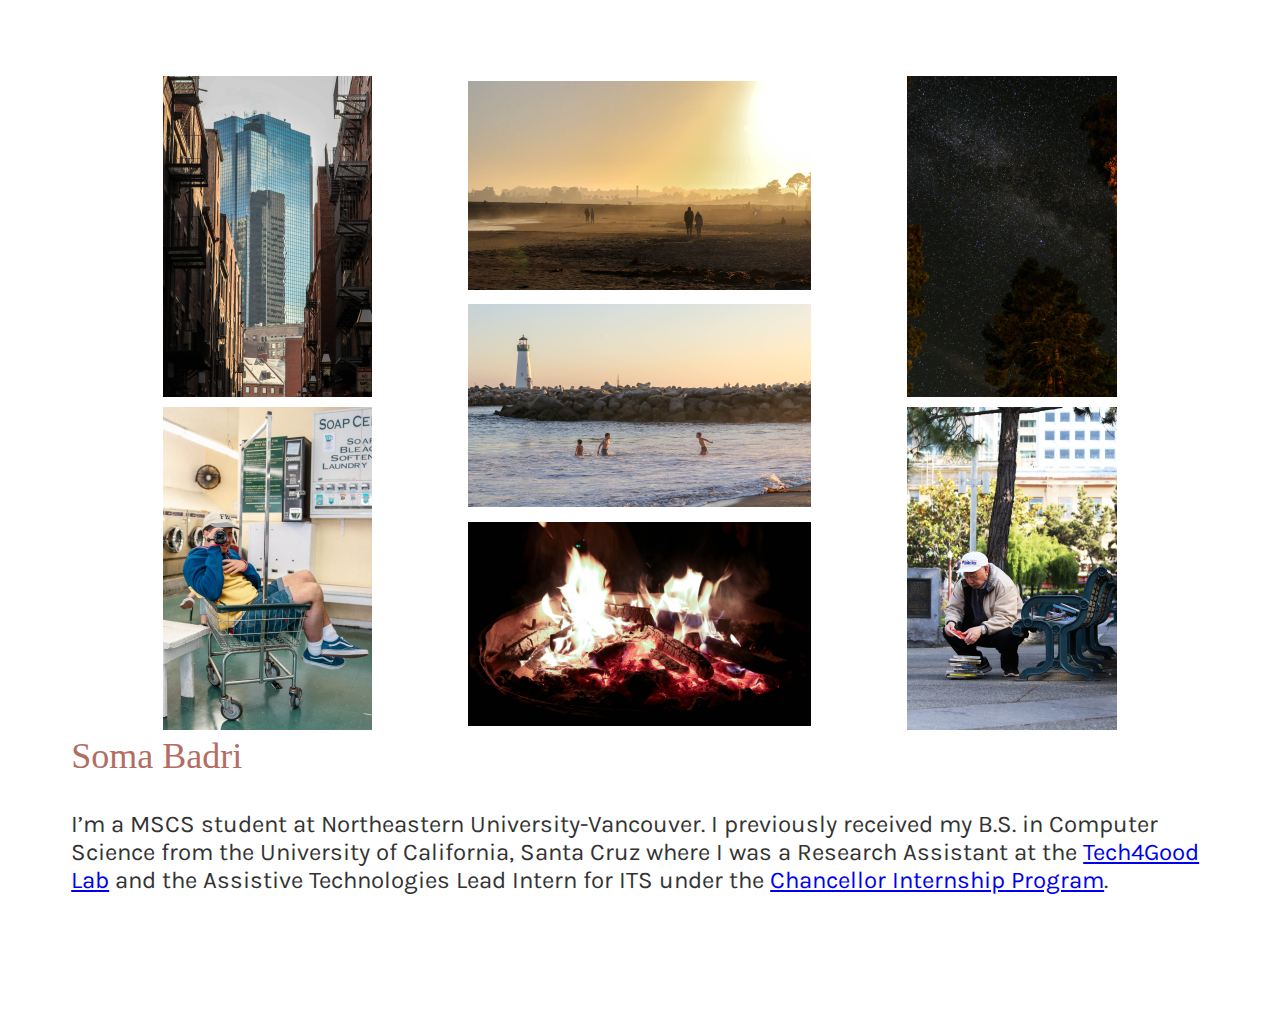
==== index.html @ c94465b2 "Update index.html" ====
<!DOCTYPE html>
    <head>
        <meta charset="utf-8">
        <meta http-equiv="X-UA-Compatible" content="IE=edge">
        <title>Soma Badri</title>
        <link rel="shortcut icon" type = "image/png" href= "assets/document.png">
        <!-- Latest compiled and minified CSS -->
        <meta name="viewport" content="width=device-width, initial-scale=1">
        <link rel="stylesheet" href="https://cdn.jsdelivr.net/npm/bulma@0.9.0/css/bulma.min.css">
        <link rel="stylesheet" href="css/style.css">
        <meta name="description" content="">
        <meta name="viewport" content="width=device-width, initial-scale=1">
        <link href="https://fonts.googleapis.com/css?family=Karla:400,700|Zilla+Slab:300" rel="stylesheet">
        <script src="https://kit.fontawesome.com/9d04bb05c4.js" crossorigin="anonymous"></script>
    </head>
    <body>
        <div class="columns">
            <div class="column is-two-thirds center">
                <div class="main-div">
                    <div class="inner-div">
                        <img src="./assets/Boston.png" alt="">
                        <img src="./assets/Matthew.png" alt="">
                    </div>
                    <div class="inner-div">
                        <img src="./assets/Sunset.png" alt="">
                        <img src="./assets/KidsPlaying.png" alt="">
                        <img src="./assets/Bonfire.png" alt="">
                    </div>
                    <div class="inner-div">
                        <img src="./assets/Tahoe.png" alt="">
                        <img src="./assets/CDMan.png" alt="">
                    </div>
                </div>
            </div>
            <div class="column is-one-thirds">
                <div class="name">Soma Badri</div>
                <div class="about">I’m a MSCS student at Northeastern University-Vancouver. I previously received my B.S. in Computer Science from the University of California, Santa Cruz where I was a Research Assistant at the <a href="https://tech4good.soe.ucsc.edu/">Tech4Good Lab</a> and the Assistive Technologies Lead Intern for ITS under the <a href="https://careers.ucsc.edu/intern/cuip/">Chancellor Internship Program</a>.</div>
                <div class=icons-div>
                    <div><a href="https://docs.google.com/document/d/1TIxE0ZUcl2HkYAs14LThOlOfWZgFYCETtEpr3BhgSFg/edit"><img src="./assets/document.png" alt="" width="50px"></a></div>
                    <div><a href="https://github.com/somabadri"><img src="./assets/github.png" alt="" width="50px"></a></div>
                    <div><a href="https://www.linkedin.com/in/soma-badri/"><img src="./assets/linkedin.png" alt="" width="50px"></a></div>
                </div>
            </div>
        </div>
    </body>
</html>
---- css/style.css ----
.columns {
  padding: 5% 5% 5% 5%;
}

.main-div {
  display: flex;
  justify-content: space-evenly;
}

.inner-div {
  display: flex;
  flex-direction: column;
  justify-content: space-evenly;
}

.inner-div img {
  padding: 5px 5px 5px 5px;
}

.name {
  font-family: Rubik;
  font-size: 36px;
  line-height: 43px;
  color: #B26E63;
  margin-bottom: 32px;
}

.about {
  font-family: Karla;
  font-size: 24px;
  line-height: 28px;
  color: #333333;
  margin-bottom: 32px;
}

.icons-div {
  display: flex;
}

.icons-div img {
  margin-right: 15px;
}
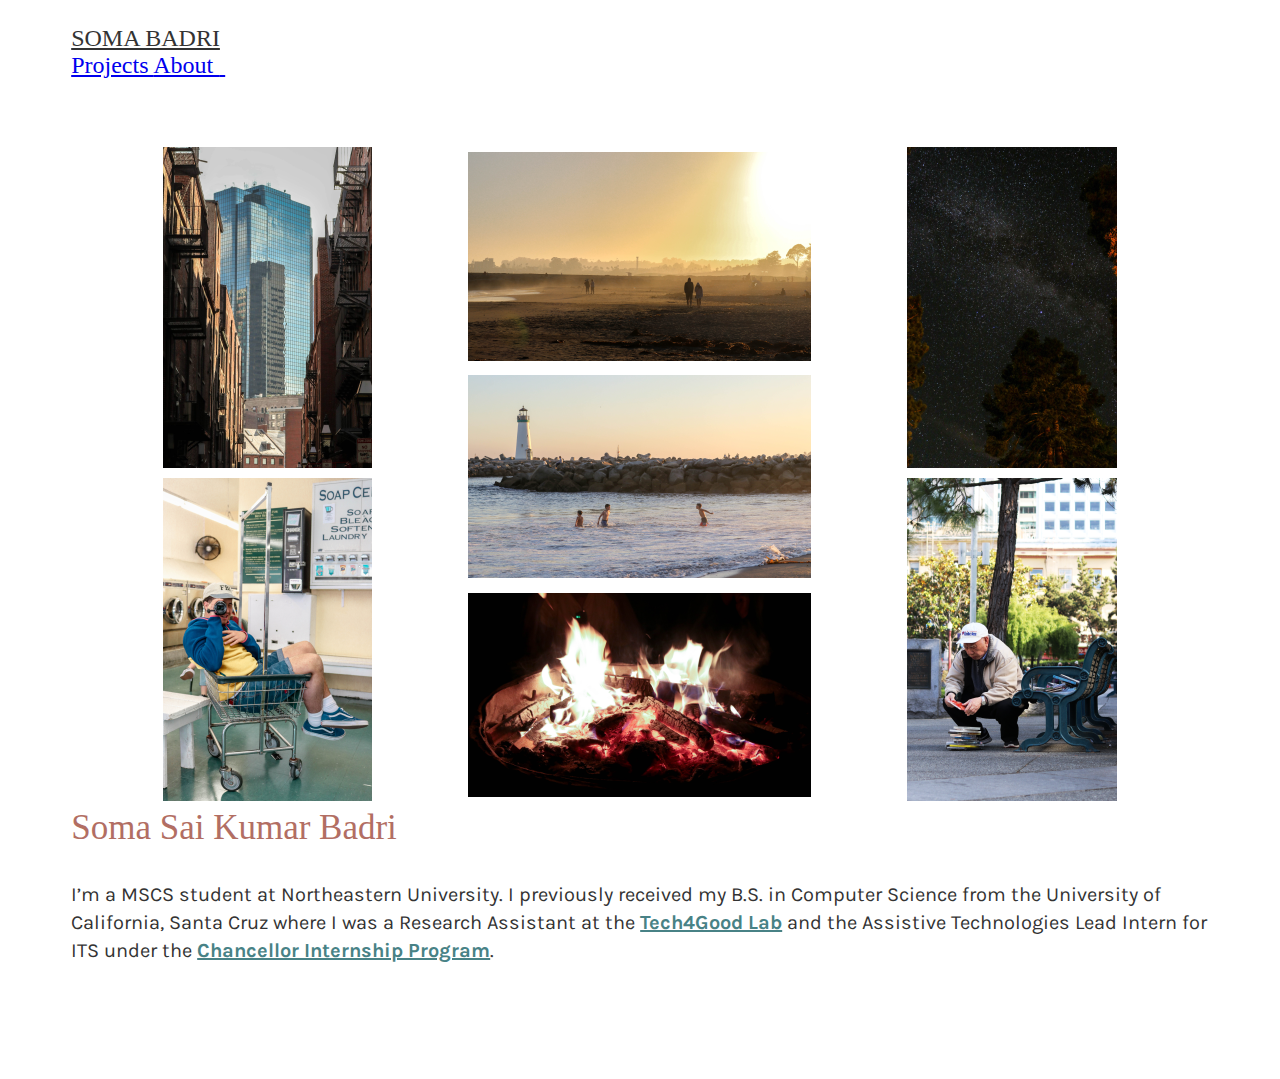
==== commit 96765057: "update" ====
--- a/index.html
+++ b/index.html
@@ -1,46 +1,82 @@
 <!DOCTYPE html>
-    <head>
-        <meta charset="utf-8">
-        <meta http-equiv="X-UA-Compatible" content="IE=edge">
-        <title>Soma Badri</title>
-        <link rel="shortcut icon" type = "image/png" href= "assets/document.png">
-        <!-- Latest compiled and minified CSS -->
-        <meta name="viewport" content="width=device-width, initial-scale=1">
-        <link rel="stylesheet" href="https://cdn.jsdelivr.net/npm/bulma@0.9.0/css/bulma.min.css">
-        <link rel="stylesheet" href="css/style.css">
-        <meta name="description" content="">
-        <meta name="viewport" content="width=device-width, initial-scale=1">
-        <link href="https://fonts.googleapis.com/css?family=Karla:400,700|Zilla+Slab:300" rel="stylesheet">
-        <script src="https://kit.fontawesome.com/9d04bb05c4.js" crossorigin="anonymous"></script>
-    </head>
-    <body>
-        <div class="columns">
-            <div class="column is-two-thirds center">
-                <div class="main-div">
-                    <div class="inner-div">
-                        <img src="./assets/Boston.png" alt="">
-                        <img src="./assets/Matthew.png" alt="">
-                    </div>
-                    <div class="inner-div">
-                        <img src="./assets/Sunset.png" alt="">
-                        <img src="./assets/KidsPlaying.png" alt="">
-                        <img src="./assets/Bonfire.png" alt="">
-                    </div>
-                    <div class="inner-div">
-                        <img src="./assets/Tahoe.png" alt="">
-                        <img src="./assets/CDMan.png" alt="">
-                    </div>
+
+<head>
+    <meta charset="utf-8">
+    <meta http-equiv="X-UA-Compatible" content="IE=edge">
+    <title>Soma Badri</title>
+    <link rel="shortcut icon" type="image/png" href="assets/document.png">
+    <!-- Latest compiled and minified CSS -->
+    <meta name="viewport" content="width=device-width, initial-scale=1">
+    <link rel="stylesheet" href="https://cdn.jsdelivr.net/npm/bulma@0.9.0/css/bulma.min.css">
+    <link rel="stylesheet" href="css/style.css">
+    <meta name="description" content="">
+    <meta name="viewport" content="width=device-width, initial-scale=1">
+    <link href="https://fonts.googleapis.com/css?family=Karla:400,700|Zilla+Slab:300" rel="stylesheet">
+    <script src="https://kit.fontawesome.com/9d04bb05c4.js" crossorigin="anonymous"></script>
+</head>
+
+<body>
+    <nav class="navbar" role="navigation" aria-label="main navigation">
+        <div class="navbar-brand">
+            <a href="./index.html" class="navbar-item name-icon">
+                SOMA BADRI
+            </a>
+        </div>
+        <div class="navbar-end">
+            <a href="./projects.html" class="navbar-item">
+                Projects
+            </a>
+            <a href="./index.html" class="navbar-item">
+                About
+            </a>
+            <a href="https://github.com/somabadri" class="navbar-item">
+                <img src="./assets/github.png" alt="">
+            </a>
+            <a href="https://www.linkedin.com/in/soma-badri/" class="navbar-item">
+                <img src="./assets/linkedin.png" alt="">
+            </a>
+        </div>
+    </nav>
+    <div class="columns">
+        <div class="column is-two-thirds center">
+            <div class="main-div">
+                <div class="inner-div">
+                    <img src="./assets/Boston.png" alt="">
+                    <img src="./assets/Matthew.png" alt="">
                 </div>
-            </div>
-            <div class="column is-one-thirds">
-                <div class="name">Soma Badri</div>
-                <div class="about">I’m a MSCS student at Northeastern University-Vancouver. I previously received my B.S. in Computer Science from the University of California, Santa Cruz where I was a Research Assistant at the <a href="https://tech4good.soe.ucsc.edu/">Tech4Good Lab</a> and the Assistive Technologies Lead Intern for ITS under the <a href="https://careers.ucsc.edu/intern/cuip/">Chancellor Internship Program</a>.</div>
-                <div class=icons-div>
-                    <div><a href="https://docs.google.com/document/d/1TIxE0ZUcl2HkYAs14LThOlOfWZgFYCETtEpr3BhgSFg/edit"><img src="./assets/document.png" alt="" width="50px"></a></div>
-                    <div><a href="https://github.com/somabadri"><img src="./assets/github.png" alt="" width="50px"></a></div>
-                    <div><a href="https://www.linkedin.com/in/soma-badri/"><img src="./assets/linkedin.png" alt="" width="50px"></a></div>
+                <div class="inner-div">
+                    <img src="./assets/Sunset.png" alt="">
+                    <img src="./assets/KidsPlaying.png" alt="">
+                    <img src="./assets/Bonfire.png" alt="">
+                </div>
+                <div class="inner-div">
+                    <img src="./assets/Tahoe.png" alt="">
+                    <img src="./assets/CDMan.png" alt="">
                 </div>
             </div>
         </div>
-    </body>
-</html>
+        <div class="column is-one-thirds">
+            <div class="name">Soma Sai Kumar Badri</div>
+            <div class="about">I’m a MSCS student at Northeastern University. I previously received my B.S. in
+                Computer Science from the University of California, Santa Cruz where I was a Research Assistant at the
+                <a href="https://tech4good.soe.ucsc.edu/">Tech4Good Lab</a> and the Assistive Technologies Lead Intern
+                for ITS under the <a href="https://careers.ucsc.edu/intern/cuip/">Chancellor Internship Program</a>.
+            </div>
+            <div class=icons-div>
+                <div>
+                    <a class="home-icon" href="https://docs.google.com/document/d/1TIxE0ZUcl2HkYAs14LThOlOfWZgFYCETtEpr3BhgSFg/edit"><img
+                            src="./assets/document.png" alt="" width="50px"></a>
+                </div>
+                <div>
+                    <a class="home-icon" href="https://github.com/somabadri"><img src="./assets/github.png" alt="" width="50px"></a>
+                </div>
+                <div>
+                    <a class="home-icon" href="https://www.linkedin.com/in/soma-badri/"><img src="./assets/linkedin.png" alt=""
+                            width="50px"></a>
+                </div>
+            </div>
+        </div>
+    </div>
+</body>
+
+</html>--- a/css/style.css
+++ b/css/style.css
@@ -1,42 +1,130 @@
 .columns {
-  padding: 5% 5% 5% 5%;
+    margin: 5% 5% 5% 5%;
 }
 
 .main-div {
-  display: flex;
-  justify-content: space-evenly;
+    display: flex;
+    justify-content: space-evenly;
 }
 
 .inner-div {
-  display: flex;
-  flex-direction: column;
-  justify-content: space-evenly;
+    display: flex;
+    flex-direction: column;
+    justify-content: space-evenly;
 }
 
 .inner-div img {
-  padding: 5px 5px 5px 5px;
+    margin: 5px 5px 5px 5px;
 }
 
 .name {
-  font-family: Rubik;
-  font-size: 36px;
-  line-height: 43px;
-  color: #B26E63;
-  margin-bottom: 32px;
+    font-family: Rubik;
+    font-size: 35px;
+    line-height: 43px;
+    color: #B26E63;
+    margin-bottom: 32px;
 }
 
 .about {
-  font-family: Karla;
-  font-size: 24px;
-  line-height: 28px;
-  color: #333333;
-  margin-bottom: 32px;
+    font-family: Karla;
+    font-size: 20px;
+    line-height: 28px;
+    color: #333333;
+    margin-bottom: 32px;
+}
+
+.about a {
+    color: #488286;
+    font-weight: bold;
 }
 
 .icons-div {
-  display: flex;
+    display: flex;
+    flex-direction: row;
+    justify-content: center;
 }
 
 .icons-div img {
-  margin-right: 15px;
+    margin-right: 15px;
+}
+
+.navbar {
+    font-family: Rubik;
+    font-size: 24px;
+    margin-left: 5%;
+    margin-right: 5%;
+    margin-top: 2%;
+    color: #333333;
+}
+
+.navbar-menu {
+    display: flex;
+    flex-direction: row;
+    justify-content: center;
+}
+
+.name-icon {
+    font-family: Rubik;
+    font-size: 24px;
+    cursor: pointer;
+    color: #333333;
+}
+
+.home-icon :hover{
+    background-color: #F5F5F5;
+}
+
+.project-title {
+    font-family: Rubik;
+    font-size: 20px;
+    color: #B26E63;
+}
+
+.project-description {
+    font-family: Karla;
+    font-size: 15px;
+    line-height: 28px;
+}
+
+.card {
+    width: 500px;
+    margin-bottom: 60px;
+    margin-left: 60px;
+}
+
+.title {
+    font-family: Rubik;
+    color: #B26E63;
+    font-size: 30px;
+    display: flex;
+    flex-direction: row;
+    justify-content: space-between;
+}
+
+.project-icon{
+    width: 35px;
+    height: 35px;
+    margin-right: 30px;
+}
+
+.project-icon:hover{
+    background-color: #F5F5F5;
+}
+
+.subtitle {
+    font-family: Karla;
+    font-size: 20px;
+}
+
+.content {
+    font-family: Karla;
+    font-size: 15px;
+}
+
+.card-container {
+    margin: 5%;
+    display: flex;
+    justify-content: space-evenly;
+    flex-direction: row;
+    flex-wrap: wrap;
 }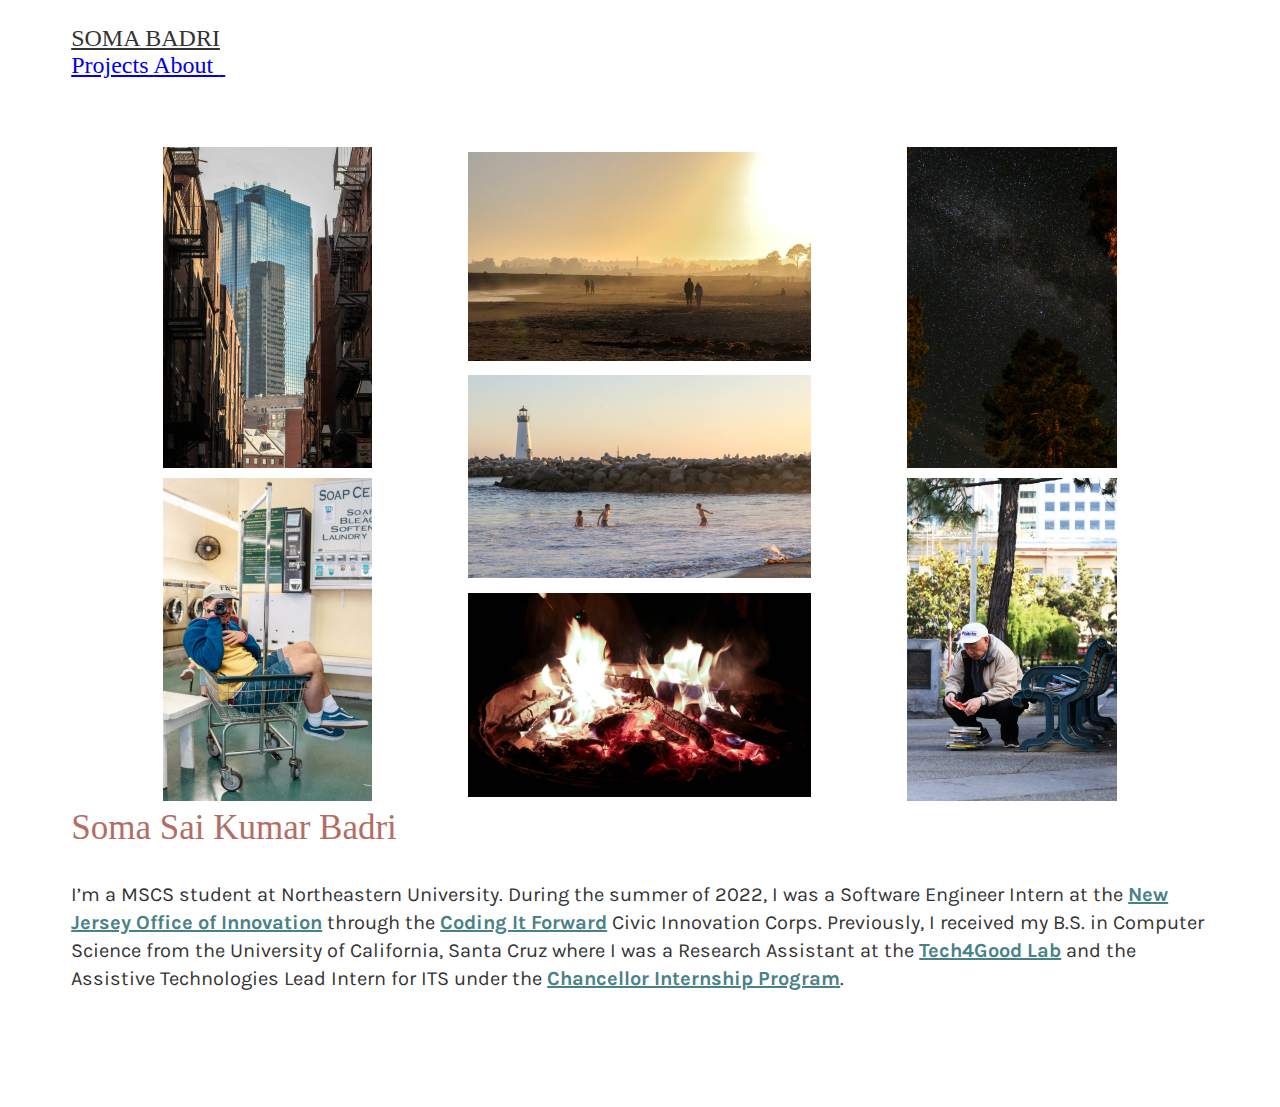
==== commit 1fea671f: "Update index.html" ====
--- a/index.html
+++ b/index.html
@@ -57,8 +57,7 @@
         </div>
         <div class="column is-one-thirds">
             <div class="name">Soma Sai Kumar Badri</div>
-            <div class="about">I’m a MSCS student at Northeastern University. I previously received my B.S. in
-                Computer Science from the University of California, Santa Cruz where I was a Research Assistant at the
+            <div class="about">I’m a MSCS student at Northeastern University. During the summer of 2022, I was a Software Engineer Intern at the <a href="https://innovation.nj.gov/">New Jersey Office of Innovation</a> through the <a href="https://www.codingitforward.com/">Coding It Forward</a> Civic Innovation Corps. Previously, I received my B.S. in Computer Science from the University of California, Santa Cruz where I was a Research Assistant at the
                 <a href="https://tech4good.soe.ucsc.edu/">Tech4Good Lab</a> and the Assistive Technologies Lead Intern
                 for ITS under the <a href="https://careers.ucsc.edu/intern/cuip/">Chancellor Internship Program</a>.
             </div>
@@ -79,4 +78,4 @@
     </div>
 </body>
 
-</html>+</html>
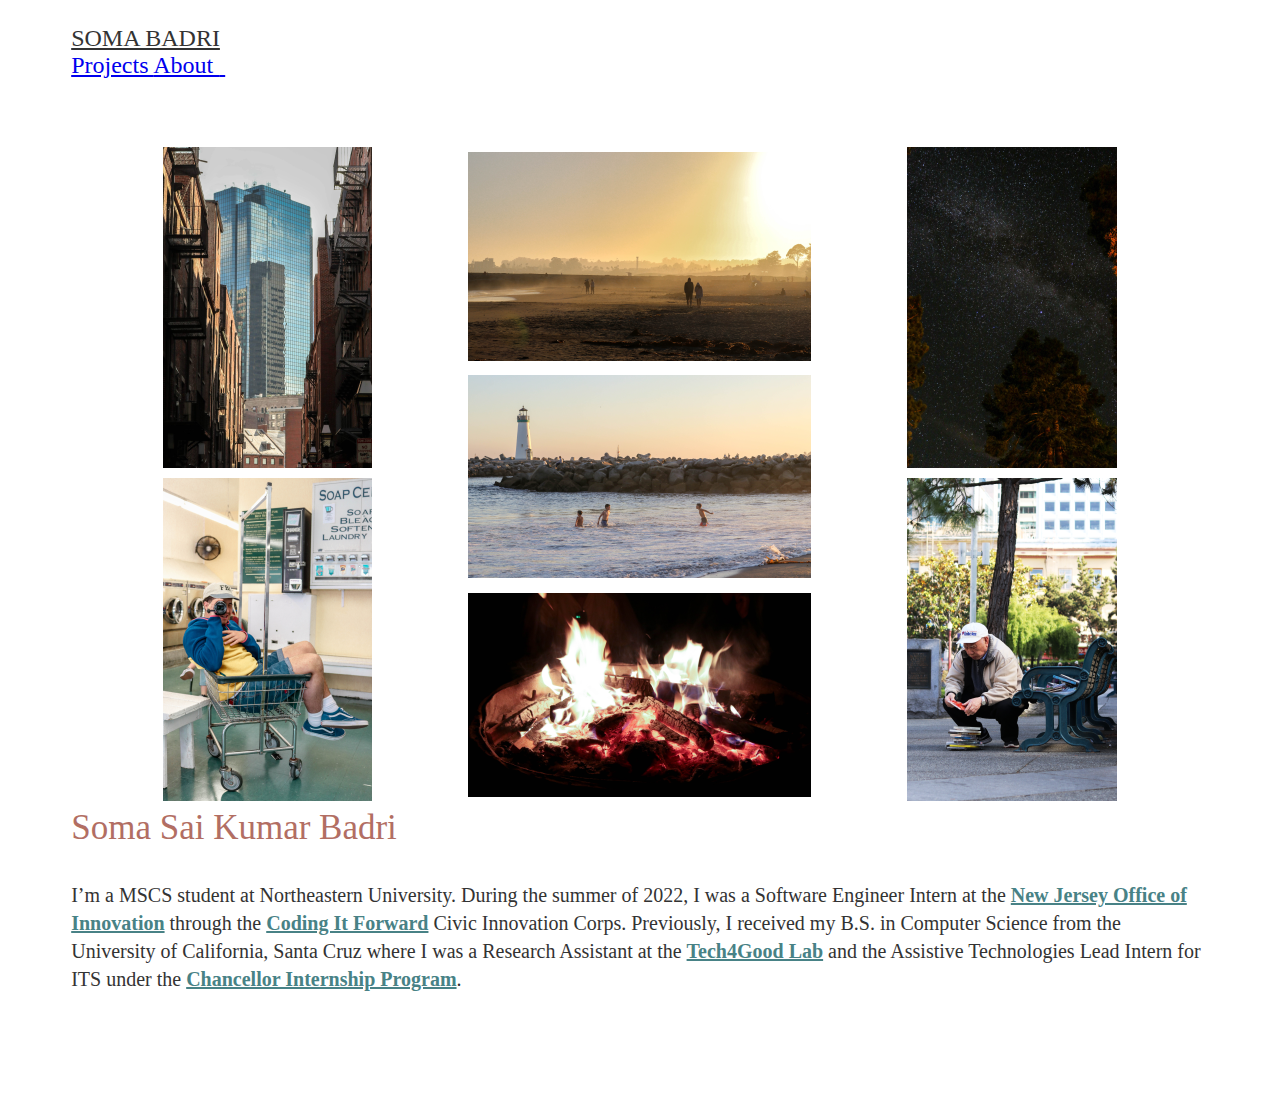
==== commit 1c6ae43f: "Update index.html" ====
--- a/index.html
+++ b/index.html
@@ -11,7 +11,9 @@
     <link rel="stylesheet" href="css/style.css">
     <meta name="description" content="">
     <meta name="viewport" content="width=device-width, initial-scale=1">
-    <link href="https://fonts.googleapis.com/css?family=Karla:400,700|Zilla+Slab:300" rel="stylesheet">
+    <link rel="preconnect" href="https://fonts.googleapis.com">
+    <link rel="preconnect" href="https://fonts.gstatic.com" crossorigin>
+    <link href="https://fonts.googleapis.com/css2?family=Lato:wght@300&family=Raleway&display=swap" rel="stylesheet">
     <script src="https://kit.fontawesome.com/9d04bb05c4.js" crossorigin="anonymous"></script>
 </head>
 
@@ -63,7 +65,7 @@
             </div>
             <div class=icons-div>
                 <div>
-                    <a class="home-icon" href="https://docs.google.com/document/d/1TIxE0ZUcl2HkYAs14LThOlOfWZgFYCETtEpr3BhgSFg/edit"><img
+                    <a class="home-icon" href="https://drive.google.com/file/d/1yiO9Gr9DgJpl8xke0vxBKnRH5oZpO69w/view?usp=sharing"><img
                             src="./assets/document.png" alt="" width="50px"></a>
                 </div>
                 <div>
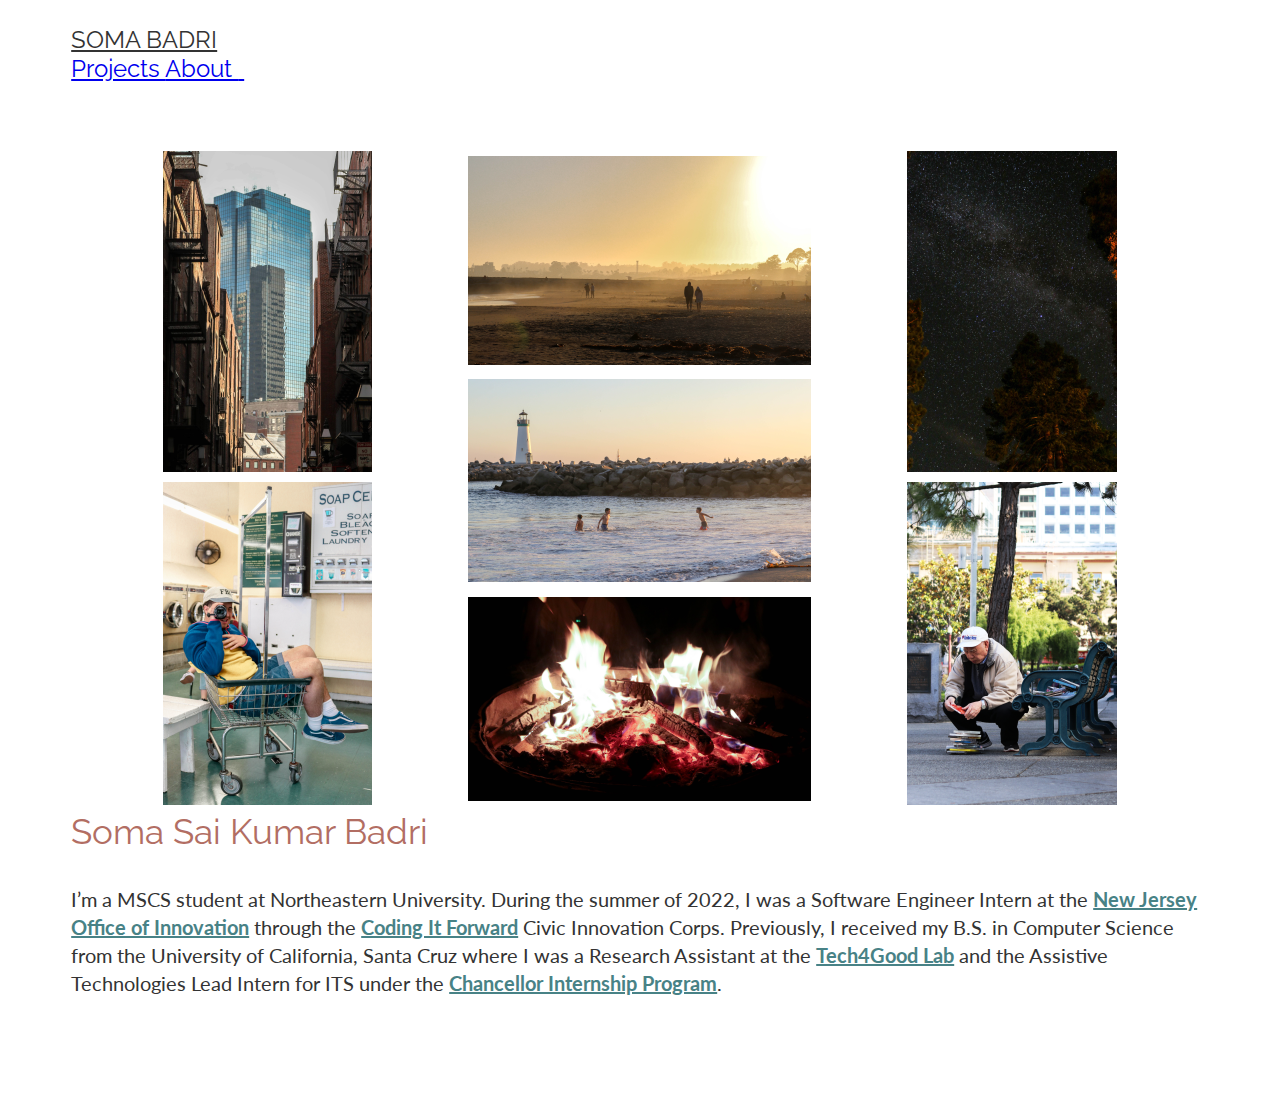
==== commit e9802bea: "updated navbar and styling" ====
--- a/index.html
+++ b/index.html
@@ -19,11 +19,13 @@
 
 <body>
     <nav class="navbar" role="navigation" aria-label="main navigation">
+        <input id="hamburger-checkbox" type="checkbox"></input>
         <div class="navbar-brand">
             <a href="./index.html" class="navbar-item name-icon">
                 SOMA BADRI
             </a>
-        </div>
+            <label id="hamburger-label" for="hamburger-checkbox">&#9776</label>
+        </div> 
         <div class="navbar-end">
             <a href="./projects.html" class="navbar-item">
                 Projects
--- a/css/style.css
+++ b/css/style.css
@@ -18,7 +18,7 @@
 }
 
 .name {
-    font-family: Rubik;
+    font-family: Raleway;
     font-size: 35px;
     line-height: 43px;
     color: #B26E63;
@@ -26,7 +26,7 @@
 }
 
 .about {
-    font-family: Karla;
+    font-family: Lato;
     font-size: 20px;
     line-height: 28px;
     color: #333333;
@@ -49,12 +49,17 @@
 }
 
 .navbar {
-    font-family: Rubik;
+    font-family: Raleway;
     font-size: 24px;
     margin-left: 5%;
     margin-right: 5%;
     margin-top: 2%;
     color: #333333;
+}
+
+.navbar-brand{
+    display: flex;
+    justify-content: space-between;
 }
 
 .navbar-menu {
@@ -63,8 +68,25 @@
     justify-content: center;
 }
 
+
+@media only screen and (max-width: 1023px) {
+    input[type=checkbox]:not(:checked)~ .navbar-end {
+        display: none;
+    }
+}
+
+@media only screen and (min-width: 1024px) {
+    #hamburger-label{
+        display: none;
+    }
+}
+
+#hamburger-checkbox{
+    display: none;
+}    
+
 .name-icon {
-    font-family: Rubik;
+    font-family: Raleway;
     font-size: 24px;
     cursor: pointer;
     color: #333333;
@@ -75,25 +97,24 @@
 }
 
 .project-title {
-    font-family: Rubik;
+    font-family: Raleway;
     font-size: 20px;
     color: #B26E63;
 }
 
 .project-description {
-    font-family: Karla;
+    font-family: Lato;
     font-size: 15px;
     line-height: 28px;
 }
 
 .card {
-    width: 500px;
-    margin-bottom: 60px;
-    margin-left: 60px;
+    width: 400px;
+    margin: 30px;
 }
 
 .title {
-    font-family: Rubik;
+    font-family: Raleway;
     color: #B26E63;
     font-size: 30px;
     display: flex;
@@ -112,12 +133,12 @@
 }
 
 .subtitle {
-    font-family: Karla;
+    font-family: Lato;
     font-size: 20px;
 }
 
 .content {
-    font-family: Karla;
+    font-family: Lato;
     font-size: 15px;
 }
 
@@ -127,4 +148,4 @@
     justify-content: space-evenly;
     flex-direction: row;
     flex-wrap: wrap;
-}+}
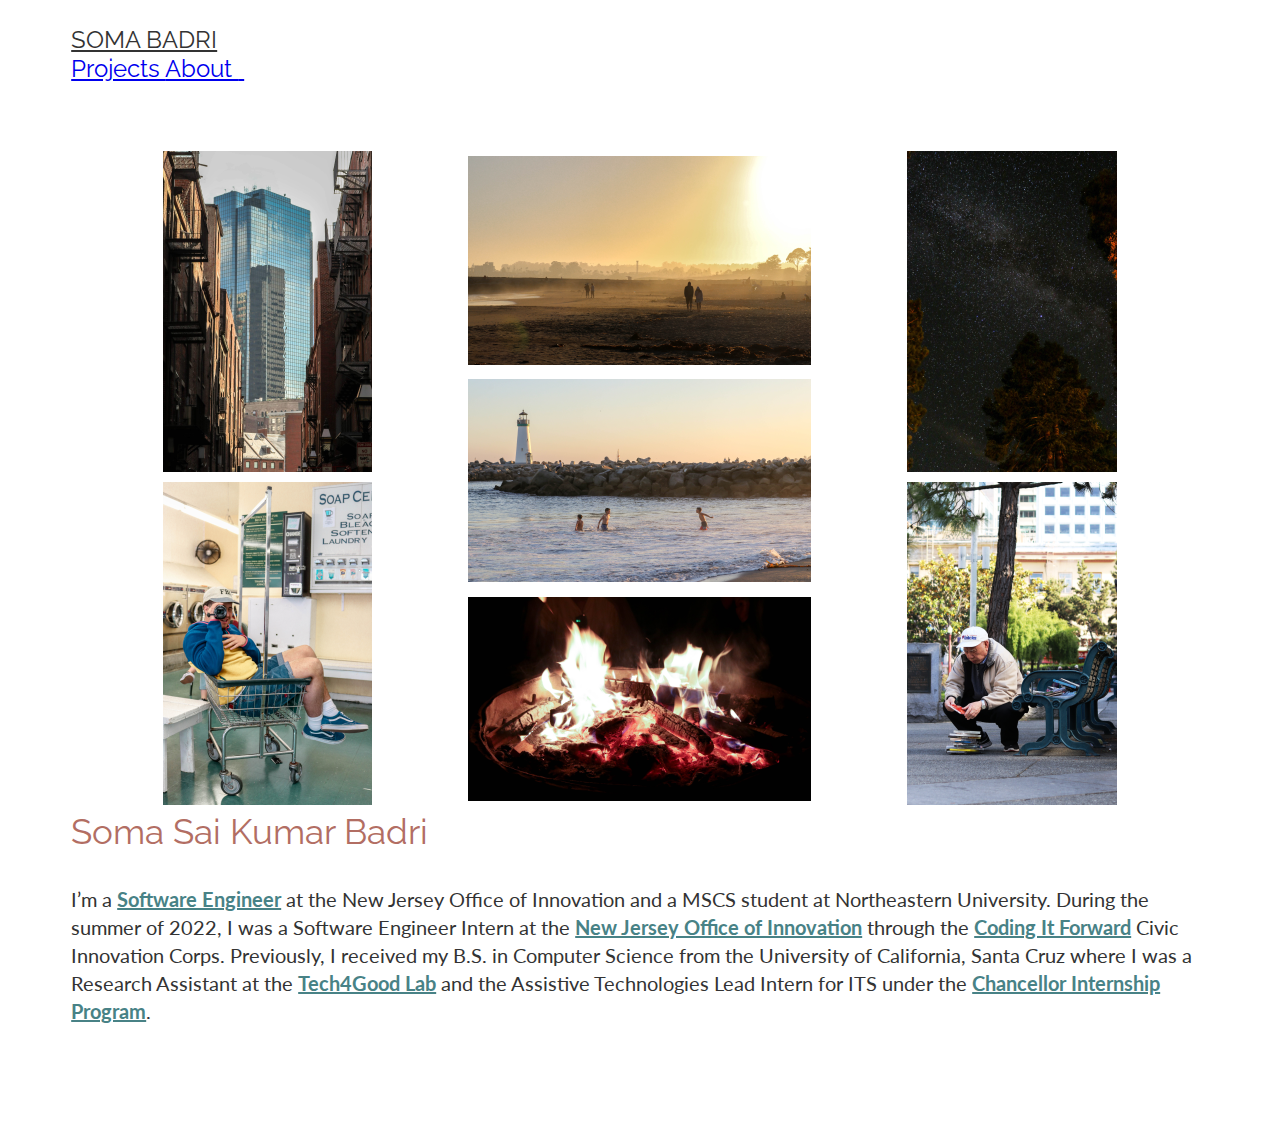
==== commit 604e0201: "Update index.html" ====
--- a/index.html
+++ b/index.html
@@ -61,7 +61,7 @@
         </div>
         <div class="column is-one-thirds">
             <div class="name">Soma Sai Kumar Badri</div>
-            <div class="about">I’m a MSCS student at Northeastern University. During the summer of 2022, I was a Software Engineer Intern at the <a href="https://innovation.nj.gov/">New Jersey Office of Innovation</a> through the <a href="https://www.codingitforward.com/">Coding It Forward</a> Civic Innovation Corps. Previously, I received my B.S. in Computer Science from the University of California, Santa Cruz where I was a Research Assistant at the
+            <div class="about">I’m a <a href="https://innovation.nj.gov/team/soma-sai-kumar-badri/">Software Engineer</a> at the New Jersey Office of Innovation and a MSCS student at Northeastern University. During the summer of 2022, I was a Software Engineer Intern at the <a href="https://innovation.nj.gov/">New Jersey Office of Innovation</a> through the <a href="https://www.codingitforward.com/">Coding It Forward</a> Civic Innovation Corps. Previously, I received my B.S. in Computer Science from the University of California, Santa Cruz where I was a Research Assistant at the
                 <a href="https://tech4good.soe.ucsc.edu/">Tech4Good Lab</a> and the Assistive Technologies Lead Intern
                 for ITS under the <a href="https://careers.ucsc.edu/intern/cuip/">Chancellor Internship Program</a>.
             </div>
--- a/css/style.css
+++ b/css/style.css
@@ -38,6 +38,10 @@
     font-weight: bold;
 }
 
+.about a:hover {
+    background-color: #ededed;
+}
+
 .icons-div {
     display: flex;
     flex-direction: row;
@@ -72,6 +76,10 @@
 @media only screen and (max-width: 1023px) {
     input[type=checkbox]:not(:checked)~ .navbar-end {
         display: none;
+    }
+
+    .navbar-end{
+        background-color: #ededed
     }
 }
 
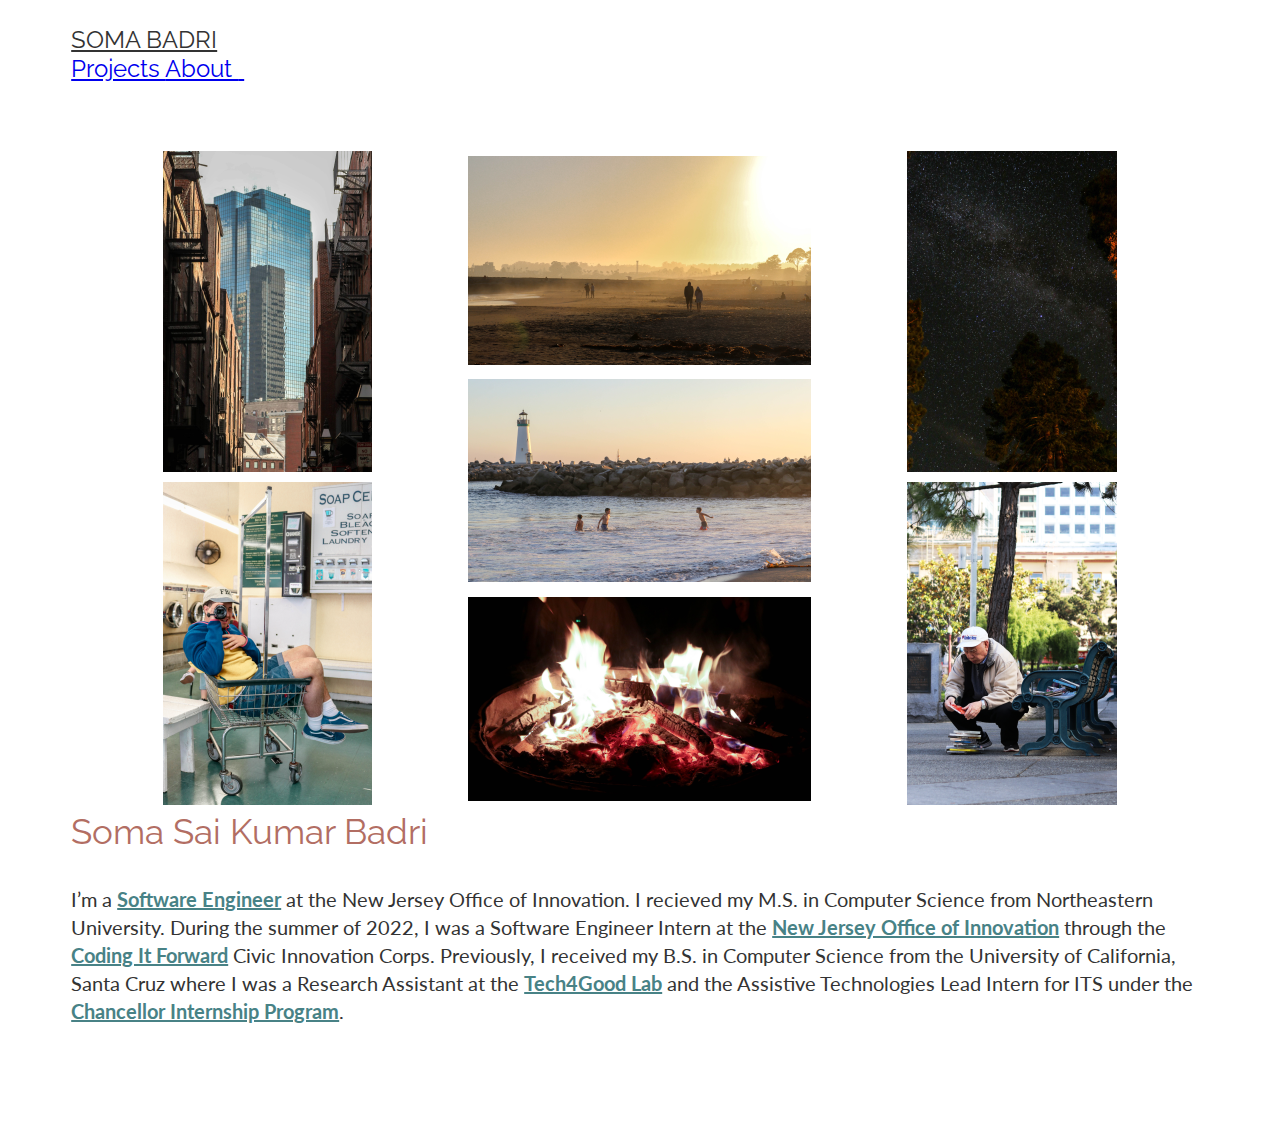
==== commit 35712c5d: "Update index.html" ====
--- a/index.html
+++ b/index.html
@@ -61,7 +61,7 @@
         </div>
         <div class="column is-one-thirds">
             <div class="name">Soma Sai Kumar Badri</div>
-            <div class="about">I’m a <a href="https://innovation.nj.gov/team/soma-sai-kumar-badri/">Software Engineer</a> at the New Jersey Office of Innovation and a MSCS student at Northeastern University. During the summer of 2022, I was a Software Engineer Intern at the <a href="https://innovation.nj.gov/">New Jersey Office of Innovation</a> through the <a href="https://www.codingitforward.com/">Coding It Forward</a> Civic Innovation Corps. Previously, I received my B.S. in Computer Science from the University of California, Santa Cruz where I was a Research Assistant at the
+            <div class="about">I’m a <a href="https://innovation.nj.gov/team/soma-sai-kumar-badri/">Software Engineer</a> at the New Jersey Office of Innovation. I recieved my M.S. in Computer Science from Northeastern University. During the summer of 2022, I was a Software Engineer Intern at the <a href="https://innovation.nj.gov/">New Jersey Office of Innovation</a> through the <a href="https://www.codingitforward.com/">Coding It Forward</a> Civic Innovation Corps. Previously, I received my B.S. in Computer Science from the University of California, Santa Cruz where I was a Research Assistant at the
                 <a href="https://tech4good.soe.ucsc.edu/">Tech4Good Lab</a> and the Assistive Technologies Lead Intern
                 for ITS under the <a href="https://careers.ucsc.edu/intern/cuip/">Chancellor Internship Program</a>.
             </div>
